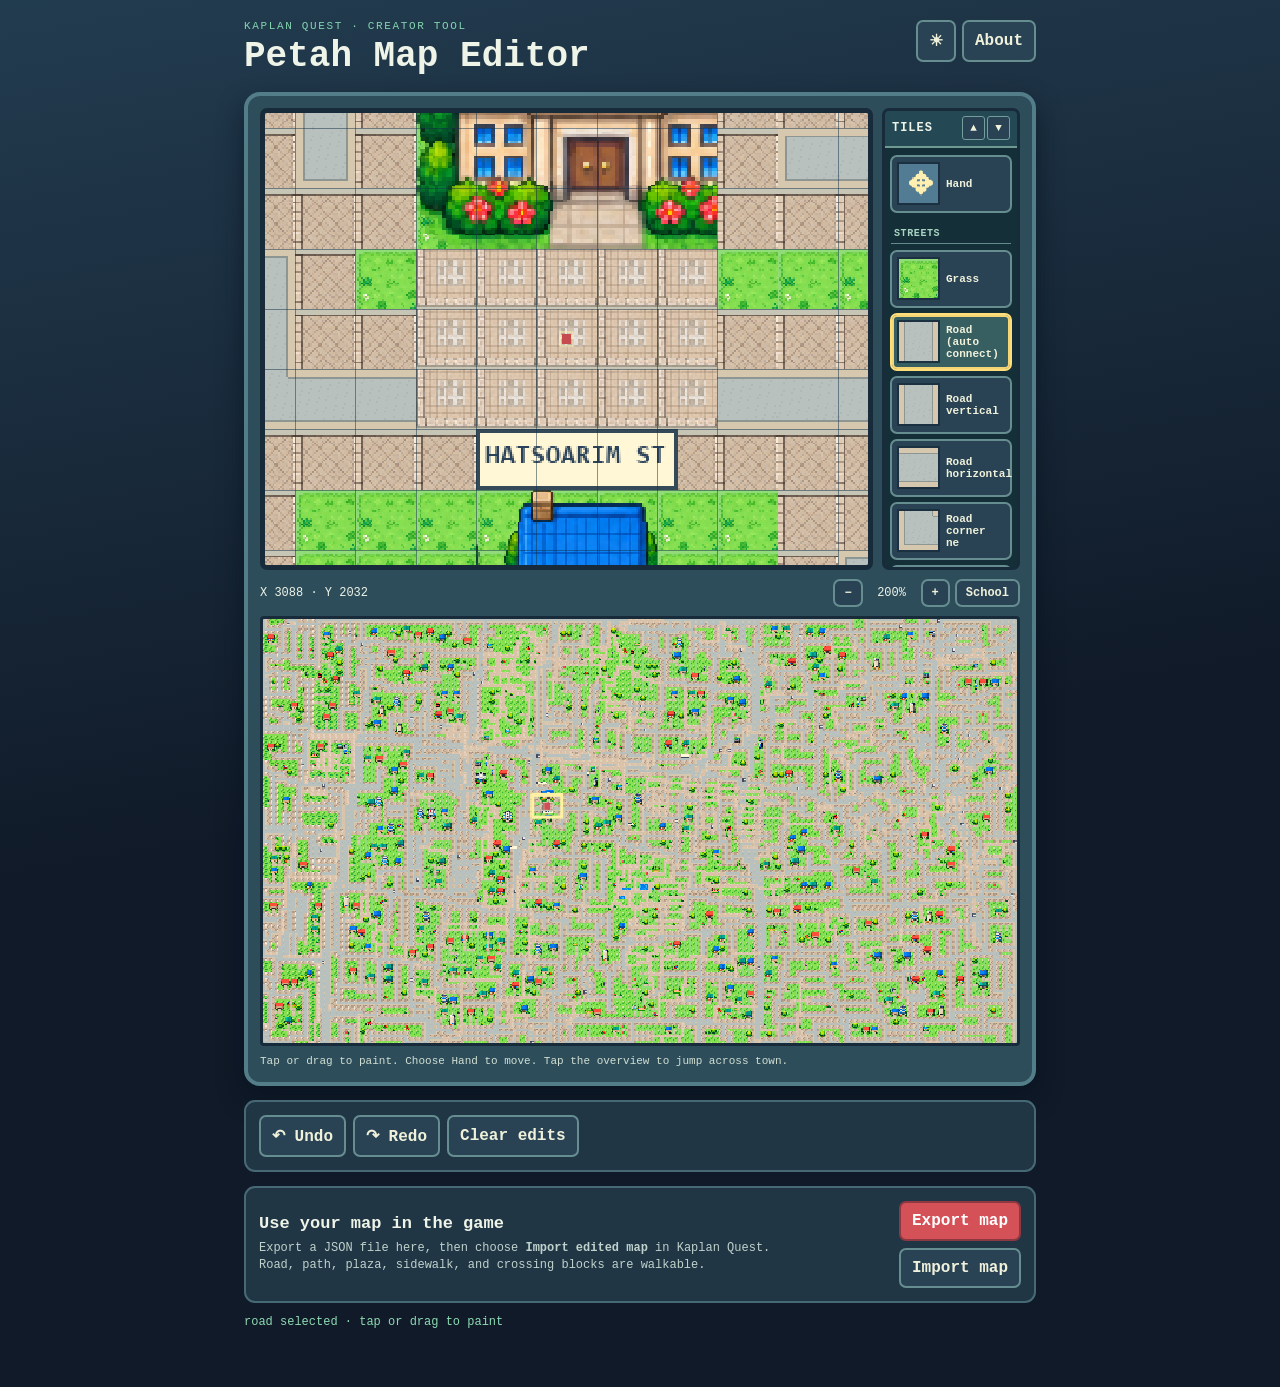
==== editor/src/main/assets/editor.html @ ef201d59 "Unify house access width and add connected road pieces" ====
<!doctype html>
<html lang="en">
<head>
  <meta charset="utf-8">
  <meta name="viewport" content="width=device-width, initial-scale=1">
  <meta name="theme-color" content="#101a28">
  <title>Petah Map Editor</title>
  <script>if (new URLSearchParams(location.search).has('android')) document.documentElement.classList.add('android');</script>
  <link rel="stylesheet" href="editor.css">
  <script src="editor_config.js" defer></script>
  <script src="map_grid.js" defer></script>
  <script src="editor.js" defer></script>
</head>
<body>
  <main class="app">
    <header class="header">
      <div><p class="eyebrow">KAPLAN QUEST · CREATOR TOOL</p><h1>Petah Map Editor</h1></div>
      <div class="header-actions"><button id="themeButton" type="button" aria-label="Switch to light skin">☀</button><button id="aboutButton" type="button">About</button></div>
    </header>
    <section class="workspace" aria-label="Editable town map">
      <div class="editor-layout">
        <div class="canvas-frame"><canvas id="mapCanvas" width="640" height="480" aria-label="Town map grid editor"></canvas></div>
        <aside class="tile-sidebar" aria-label="Scrollable tile palette">
          <div class="sidebar-title"><strong>TILES</strong><span class="scroll-actions"><button id="paletteUp" type="button" aria-label="Scroll tiles up">▲</button><button id="paletteDown" type="button" aria-label="Scroll tiles down">▼</button></span></div>
          <div id="palette" class="palette"></div>
        </aside>
      </div>
      <div class="view-bar"><span id="position">KAPLAN SCHOOL</span><div><button id="zoomOut" type="button" aria-label="Zoom out">−</button><span id="zoomLabel">200%</span><button id="zoomIn" type="button" aria-label="Zoom in">+</button><button id="schoolButton" type="button">School</button></div></div>
      <canvas id="navigator" width="640" height="360" aria-label="Tap to jump to another part of town"></canvas>
      <p class="hint">Tap or drag to paint. Choose Hand to move. Tap the overview to jump across town.</p>
    </section>
    <section class="actions" aria-label="Edit actions"><button id="undoButton" type="button">↶ Undo</button><button id="redoButton" type="button">↷ Redo</button><button id="clearButton" type="button">Clear edits</button></section>
    <section class="files" aria-label="Map files"><div><h2>Use your map in the game</h2><p>Export a JSON file here, then choose <strong>Import edited map</strong> in Kaplan Quest. Road, path, plaza, sidewalk, and crossing blocks are walkable.</p></div><div class="file-buttons"><button id="exportButton" class="primary" type="button">Export map</button><button id="importButton" type="button">Import map</button><input id="fileInput" type="file" accept=".json,application/json" hidden></div></section>
    <p id="status" role="status">Map saves on this device as you paint.</p>
    <div id="aboutOverlay" class="modal hidden" role="dialog" aria-modal="true" aria-label="About Petah Map Editor"><div class="modal-card"><span class="tag">ABOUT</span><h2>Petah Map Editor</h2><p>Version 1.5.0 (build 6). Separate 44-tile city grid editor for Kaplan Quest. Base street geometry © OpenStreetMap contributors (ODbL), visually checked with Google Maps; block art is original.</p><p>Andrei Efremuahkin · andrei.efr@gmail.com</p><p class="break">https://github.com/efremandrei/GBA-Life</p><button id="closeAbout" class="primary" type="button">Close</button></div></div>
  </main>
</body>
</html>
---- editor/src/main/assets/editor.css ----
:root { color-scheme: dark; font-family: ui-monospace, Consolas, monospace; background:#101a28; color:#eff4e8; }
* { box-sizing:border-box; }
body { margin:0; min-height:100vh; background:linear-gradient(170deg,#223c4f,#101a28 55%); }
.android body { padding-top:36px; }
.app { width:min(100%,820px); margin:auto; padding:20px 14px 34px; }
.header { display:flex; justify-content:space-between; align-items:flex-start; gap:10px; margin-bottom:16px; }
.eyebrow { margin:0 0 6px; color:#84d5b0; font-size:11px; letter-spacing:.15em; }
h1 { margin:0; font-size:clamp(24px,5vw,36px); line-height:1.05; }
h2 { margin:0; font-size:17px; }
button { border:2px solid #668e91; border-radius:7px; background:#294354; color:#f0f1db; padding:9px 11px; font:inherit; font-weight:bold; cursor:pointer; touch-action:manipulation; }
button:active { transform:translateY(2px); }
button:focus-visible, canvas:focus-visible { outline:3px solid #ffe082; outline-offset:2px; }
.header-actions { display:flex; gap:6px; }
.workspace { border:4px solid #537d88; border-radius:16px; padding:12px; background:#2d4d5b; box-shadow:0 12px 25px #07121fa0; }
.editor-layout { display:grid; grid-template-columns:minmax(0,1fr) 138px; gap:9px; align-items:stretch; }
.canvas-frame { border:5px solid #182b3a; border-radius:7px; overflow:hidden; background:#8fbd82; }
#mapCanvas { display:block; width:100%; height:auto; aspect-ratio:4/3; image-rendering:pixelated; touch-action:none; cursor:crosshair; }
.tile-sidebar { position:relative; min-width:0; min-height:0; border:3px solid #182b3a; border-radius:7px; background:#152f38; overflow:hidden; }
.sidebar-title { height:37px; display:flex; justify-content:space-between; align-items:center; gap:3px; padding:0 7px; border-bottom:2px solid #6e9a91; background:#244854; font-size:12px; letter-spacing:.08em; }
.scroll-actions { display:flex; gap:2px; }
.scroll-actions button { width:23px; height:24px; padding:0; border:1px solid #729e9b; border-radius:3px; font-size:11px; line-height:1; }
.view-bar { display:flex; justify-content:space-between; align-items:center; gap:8px; margin:9px 0; font-size:12px; }
.view-bar > div { display:flex; align-items:center; gap:5px; }
.view-bar button { padding:5px 9px; }
#zoomLabel { min-width:48px; text-align:center; }
#navigator { display:block; width:100%; height:auto; border:3px solid #182b3a; border-radius:4px; image-rendering:pixelated; touch-action:none; cursor:crosshair; }
.hint { margin:8px 0 0; color:#d1dfd2; font-size:11px; line-height:1.4; }
.actions,.files { margin-top:14px; border:2px solid #466975; border-radius:11px; padding:13px; background:#203645; }
.section-heading { display:flex; justify-content:space-between; align-items:center; margin-bottom:10px; }
.section-heading span { color:#a3c5bb; font-size:11px; }
.palette { position:absolute; inset:37px 0 0; display:flex; flex-direction:column; gap:5px; overflow-y:auto; overscroll-behavior:contain; touch-action:pan-y; padding:7px 5px 10px; scrollbar-color:#81bca6 #17313c; }
.palette button { flex:none; display:flex; align-items:center; gap:6px; min-height:58px; padding:5px; font-size:11px; text-align:left; line-height:1.1; }
.palette-group { flex:none; margin:6px 1px 1px; padding:4px 3px; border-bottom:1px solid #648b8b; color:#a8d5c1; font-size:10px; font-weight:bold; letter-spacing:.06em; }
.palette button.selected { border-color:#ffde7a; background:#375e61; box-shadow:inset 0 0 0 2px #f4d575; }
.swatch { display:block; flex:none; width:43px; height:43px; border:2px solid #1b3041; image-rendering:pixelated; }
.actions,.file-buttons { display:flex; gap:7px; flex-wrap:wrap; }
.files { display:flex; justify-content:space-between; gap:14px; align-items:center; }
.files p { margin:7px 0 0; color:#c0d2cc; font-size:12px; line-height:1.45; }
.file-buttons { justify-content:flex-end; min-width:210px; }
.primary { border-color:#8e3842; background:#d45158; color:#fff; }
#status { min-height:24px; color:#8edab3; font-size:12px; }
.modal { position:fixed; inset:0; display:grid; place-items:center; z-index:10; padding:16px; background:#091722df; }
.hidden { display:none !important; }
.modal-card { width:min(100%,470px); max-height:90dvh; overflow:auto; padding:24px; color:#243949; background:#fff7d9; border:5px solid #355668; border-radius:8px; box-shadow:8px 8px #0a1822; }
.modal-card h2 { font-size:26px; margin:10px 0; }
.modal-card p { font-size:13px; line-height:1.5; }
.break { overflow-wrap:anywhere; }
.tag { display:inline-block; background:#3b806e; color:#fff; padding:5px 8px; font-size:11px; }
.light { color-scheme:light; background:#e5eddf; color:#223b4a; }
.light body { background:linear-gradient(170deg,#f3f0dc,#d2e7da 65%); }
.light .actions,.light .files { background:#e9f1e2; }
.light .tile-sidebar { background:#dce9dc; }
.light .sidebar-title { color:#f2f5e4; }
.light .workspace { color:#eff4e8; }
.light button { background:#d8e9dc; color:#213a49; }
.light .primary { background:#d45158; color:#fff; }
.light .files p,.light .section-heading span { color:#375765; }
.light .hint { color:#d1dfd2; }
.light #status { color:#326a57; }
@media(max-width:540px) { .app{padding:11px 8px 22px;} .header{margin-bottom:10px;} .workspace{padding:7px;} .editor-layout{grid-template-columns:minmax(0,1fr) 90px;gap:5px;} .sidebar-title{padding:0 3px;font-size:10px;} .scroll-actions button{width:19px;height:22px;font-size:9px;} .palette{padding:5px 3px 8px;} .palette button{flex-direction:column;justify-content:center;gap:2px;min-height:51px;padding:2px 1px;font-size:9px;text-align:center;} .swatch{width:30px;height:30px;} .files{display:block;} .file-buttons{justify-content:flex-start;margin-top:11px;} button{padding:7px 8px;} }
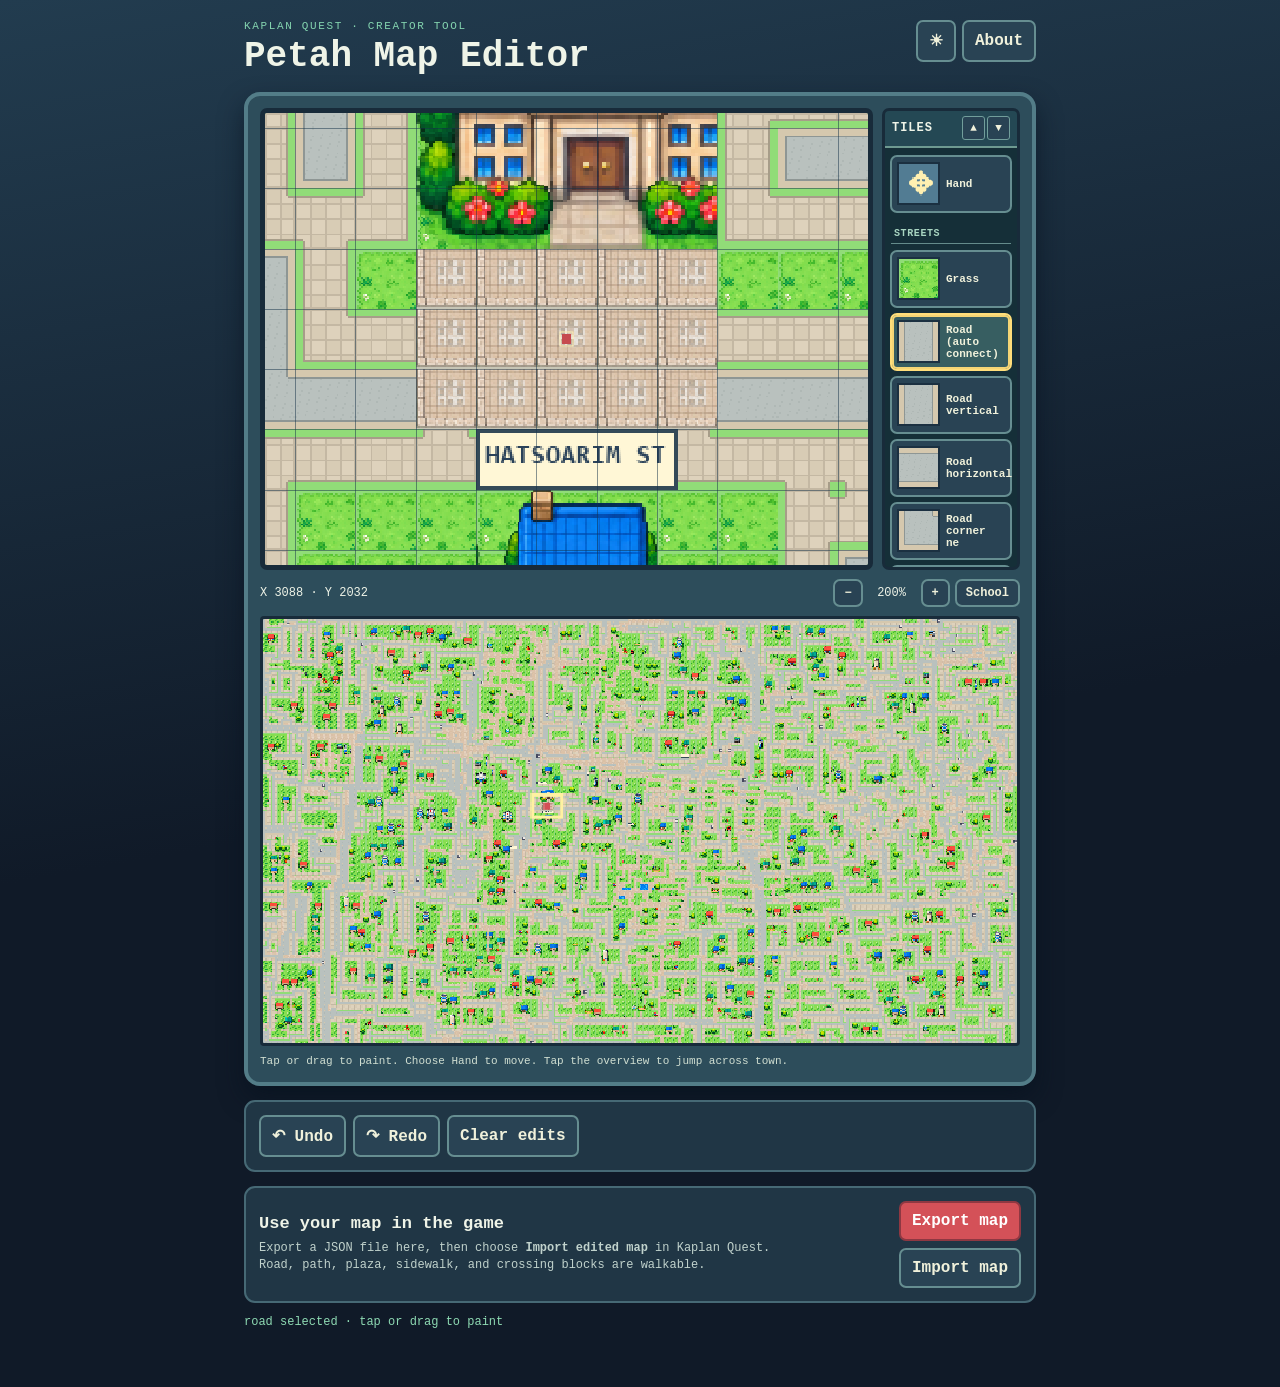
==== commit aebfde93: "Add consistent connected sidewalks to game and editor" ====
--- a/editor/src/main/assets/editor.html
+++ b/editor/src/main/assets/editor.html
@@ -32,7 +32,7 @@
     <section class="actions" aria-label="Edit actions"><button id="undoButton" type="button">↶ Undo</button><button id="redoButton" type="button">↷ Redo</button><button id="clearButton" type="button">Clear edits</button></section>
     <section class="files" aria-label="Map files"><div><h2>Use your map in the game</h2><p>Export a JSON file here, then choose <strong>Import edited map</strong> in Kaplan Quest. Road, path, plaza, sidewalk, and crossing blocks are walkable.</p></div><div class="file-buttons"><button id="exportButton" class="primary" type="button">Export map</button><button id="importButton" type="button">Import map</button><input id="fileInput" type="file" accept=".json,application/json" hidden></div></section>
     <p id="status" role="status">Map saves on this device as you paint.</p>
-    <div id="aboutOverlay" class="modal hidden" role="dialog" aria-modal="true" aria-label="About Petah Map Editor"><div class="modal-card"><span class="tag">ABOUT</span><h2>Petah Map Editor</h2><p>Version 1.5.0 (build 6). Separate 44-tile city grid editor for Kaplan Quest. Base street geometry © OpenStreetMap contributors (ODbL), visually checked with Google Maps; block art is original.</p><p>Andrei Efremuahkin · andrei.efr@gmail.com</p><p class="break">https://github.com/efremandrei/GBA-Life</p><button id="closeAbout" class="primary" type="button">Close</button></div></div>
+    <div id="aboutOverlay" class="modal hidden" role="dialog" aria-modal="true" aria-label="About Petah Map Editor"><div class="modal-card"><span class="tag">ABOUT</span><h2>Petah Map Editor</h2><p>Version 1.6.0 (build 7). Separate 55-tile city grid editor for Kaplan Quest. Base street geometry © OpenStreetMap contributors (ODbL), visually checked with Google Maps; block art is original.</p><p>Andrei Efremuahkin · andrei.efr@gmail.com</p><p class="break">https://github.com/efremandrei/GBA-Life</p><button id="closeAbout" class="primary" type="button">Close</button></div></div>
   </main>
 </body>
 </html>
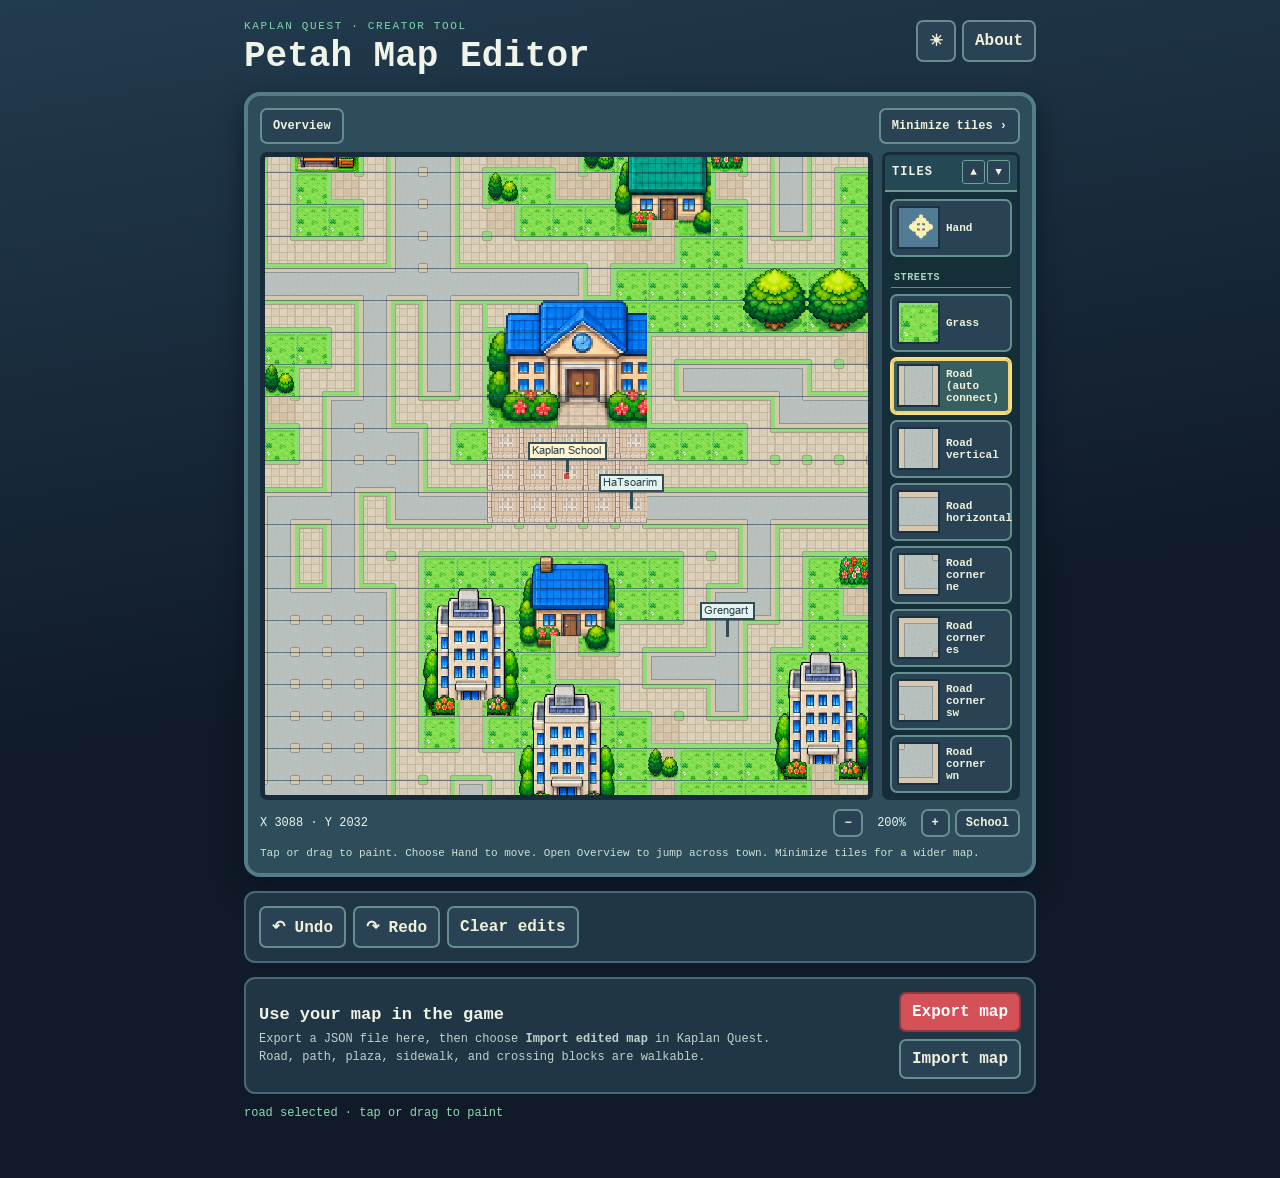
==== commit 31baad97: "Expand editor canvas and add persistent tile sidebar minimize control" ====
--- a/editor/src/main/assets/editor.html
+++ b/editor/src/main/assets/editor.html
@@ -18,21 +18,21 @@
       <div class="header-actions"><button id="themeButton" type="button" aria-label="Switch to light skin">☀</button><button id="aboutButton" type="button">About</button></div>
     </header>
     <section class="workspace" aria-label="Editable town map">
+      <div class="workspace-toolbar"><button id="overviewButton" type="button" aria-expanded="false" aria-controls="navigator">Overview</button><button id="tilesButton" type="button" aria-expanded="true" aria-controls="tileSidebar">Minimize tiles ›</button></div>
       <div class="editor-layout">
-        <div class="canvas-frame"><canvas id="mapCanvas" width="640" height="480" aria-label="Town map grid editor"></canvas></div>
-        <aside class="tile-sidebar" aria-label="Scrollable tile palette">
+        <div class="canvas-frame"><canvas id="mapCanvas" width="640" height="480" aria-label="Town map grid editor"></canvas><canvas id="navigator" class="hidden" width="640" height="360" aria-label="Tap to jump to another part of town"></canvas></div>
+        <aside id="tileSidebar" class="tile-sidebar" aria-label="Scrollable tile palette">
           <div class="sidebar-title"><strong>TILES</strong><span class="scroll-actions"><button id="paletteUp" type="button" aria-label="Scroll tiles up">▲</button><button id="paletteDown" type="button" aria-label="Scroll tiles down">▼</button></span></div>
           <div id="palette" class="palette"></div>
         </aside>
       </div>
       <div class="view-bar"><span id="position">KAPLAN SCHOOL</span><div><button id="zoomOut" type="button" aria-label="Zoom out">−</button><span id="zoomLabel">200%</span><button id="zoomIn" type="button" aria-label="Zoom in">+</button><button id="schoolButton" type="button">School</button></div></div>
-      <canvas id="navigator" width="640" height="360" aria-label="Tap to jump to another part of town"></canvas>
-      <p class="hint">Tap or drag to paint. Choose Hand to move. Tap the overview to jump across town.</p>
+      <p class="hint">Tap or drag to paint. Choose Hand to move. Open Overview to jump across town. Minimize tiles for a wider map.</p>
     </section>
     <section class="actions" aria-label="Edit actions"><button id="undoButton" type="button">↶ Undo</button><button id="redoButton" type="button">↷ Redo</button><button id="clearButton" type="button">Clear edits</button></section>
     <section class="files" aria-label="Map files"><div><h2>Use your map in the game</h2><p>Export a JSON file here, then choose <strong>Import edited map</strong> in Kaplan Quest. Road, path, plaza, sidewalk, and crossing blocks are walkable.</p></div><div class="file-buttons"><button id="exportButton" class="primary" type="button">Export map</button><button id="importButton" type="button">Import map</button><input id="fileInput" type="file" accept=".json,application/json" hidden></div></section>
     <p id="status" role="status">Map saves on this device as you paint.</p>
-    <div id="aboutOverlay" class="modal hidden" role="dialog" aria-modal="true" aria-label="About Petah Map Editor"><div class="modal-card"><span class="tag">ABOUT</span><h2>Petah Map Editor</h2><p>Version 1.6.0 (build 7). Separate 55-tile city grid editor for Kaplan Quest. Base street geometry © OpenStreetMap contributors (ODbL), visually checked with Google Maps; block art is original.</p><p>Andrei Efremuahkin · andrei.efr@gmail.com</p><p class="break">https://github.com/efremandrei/GBA-Life</p><button id="closeAbout" class="primary" type="button">Close</button></div></div>
+    <div id="aboutOverlay" class="modal hidden" role="dialog" aria-modal="true" aria-label="About Petah Map Editor"><div class="modal-card"><span class="tag">ABOUT</span><h2>Petah Map Editor</h2><p>Version 1.10.0 (build 11). Separate 55-tile city grid editor for Kaplan Quest. Base street geometry © OpenStreetMap contributors (ODbL), visually checked with Google Maps; block art is original.</p><p>Andrei Efremuahkin · andrei.efr@gmail.com</p><p class="break">https://github.com/efremandrei/GBA-Life</p><button id="closeAbout" class="primary" type="button">Close</button></div></div>
   </main>
 </body>
 </html>
--- a/editor/src/main/assets/editor.css
+++ b/editor/src/main/assets/editor.css
@@ -12,18 +12,20 @@
 button:focus-visible, canvas:focus-visible { outline:3px solid #ffe082; outline-offset:2px; }
 .header-actions { display:flex; gap:6px; }
 .workspace { border:4px solid #537d88; border-radius:16px; padding:12px; background:#2d4d5b; box-shadow:0 12px 25px #07121fa0; }
-.editor-layout { display:grid; grid-template-columns:minmax(0,1fr) 138px; gap:9px; align-items:stretch; }
-.canvas-frame { border:5px solid #182b3a; border-radius:7px; overflow:hidden; background:#8fbd82; }
-#mapCanvas { display:block; width:100%; height:auto; aspect-ratio:4/3; image-rendering:pixelated; touch-action:none; cursor:crosshair; }
+.workspace-toolbar { display:flex; justify-content:space-between; gap:8px; margin-bottom:8px; font-size:12px; }
+.editor-layout.tiles-minimized { grid-template-columns:minmax(0,1fr); }
+.editor-layout { height:clamp(360px,72dvh,760px); display:grid; grid-template-columns:minmax(0,1fr) 138px; gap:9px; align-items:stretch; }
+.canvas-frame { position:relative; min-width:0; min-height:0; border:5px solid #182b3a; border-radius:7px; overflow:hidden; background:#8fbd82; }
+#mapCanvas { display:block; width:100%; height:100%; image-rendering:pixelated; touch-action:none; cursor:crosshair; }
 .tile-sidebar { position:relative; min-width:0; min-height:0; border:3px solid #182b3a; border-radius:7px; background:#152f38; overflow:hidden; }
 .sidebar-title { height:37px; display:flex; justify-content:space-between; align-items:center; gap:3px; padding:0 7px; border-bottom:2px solid #6e9a91; background:#244854; font-size:12px; letter-spacing:.08em; }
 .scroll-actions { display:flex; gap:2px; }
 .scroll-actions button { width:23px; height:24px; padding:0; border:1px solid #729e9b; border-radius:3px; font-size:11px; line-height:1; }
-.view-bar { display:flex; justify-content:space-between; align-items:center; gap:8px; margin:9px 0; font-size:12px; }
+.view-bar { display:flex; flex-wrap:wrap; justify-content:space-between; align-items:center; gap:8px; margin:9px 0; font-size:12px; }
 .view-bar > div { display:flex; align-items:center; gap:5px; }
 .view-bar button { padding:5px 9px; }
 #zoomLabel { min-width:48px; text-align:center; }
-#navigator { display:block; width:100%; height:auto; border:3px solid #182b3a; border-radius:4px; image-rendering:pixelated; touch-action:none; cursor:crosshair; }
+#navigator { position:absolute; left:8px; top:8px; display:block; width:min(60%,240px); height:auto; box-shadow:0 3px 12px #07121fa0; border:3px solid #182b3a; border-radius:4px; image-rendering:pixelated; touch-action:none; cursor:crosshair; }
 .hint { margin:8px 0 0; color:#d1dfd2; font-size:11px; line-height:1.4; }
 .actions,.files { margin-top:14px; border:2px solid #466975; border-radius:11px; padding:13px; background:#203645; }
 .section-heading { display:flex; justify-content:space-between; align-items:center; margin-bottom:10px; }
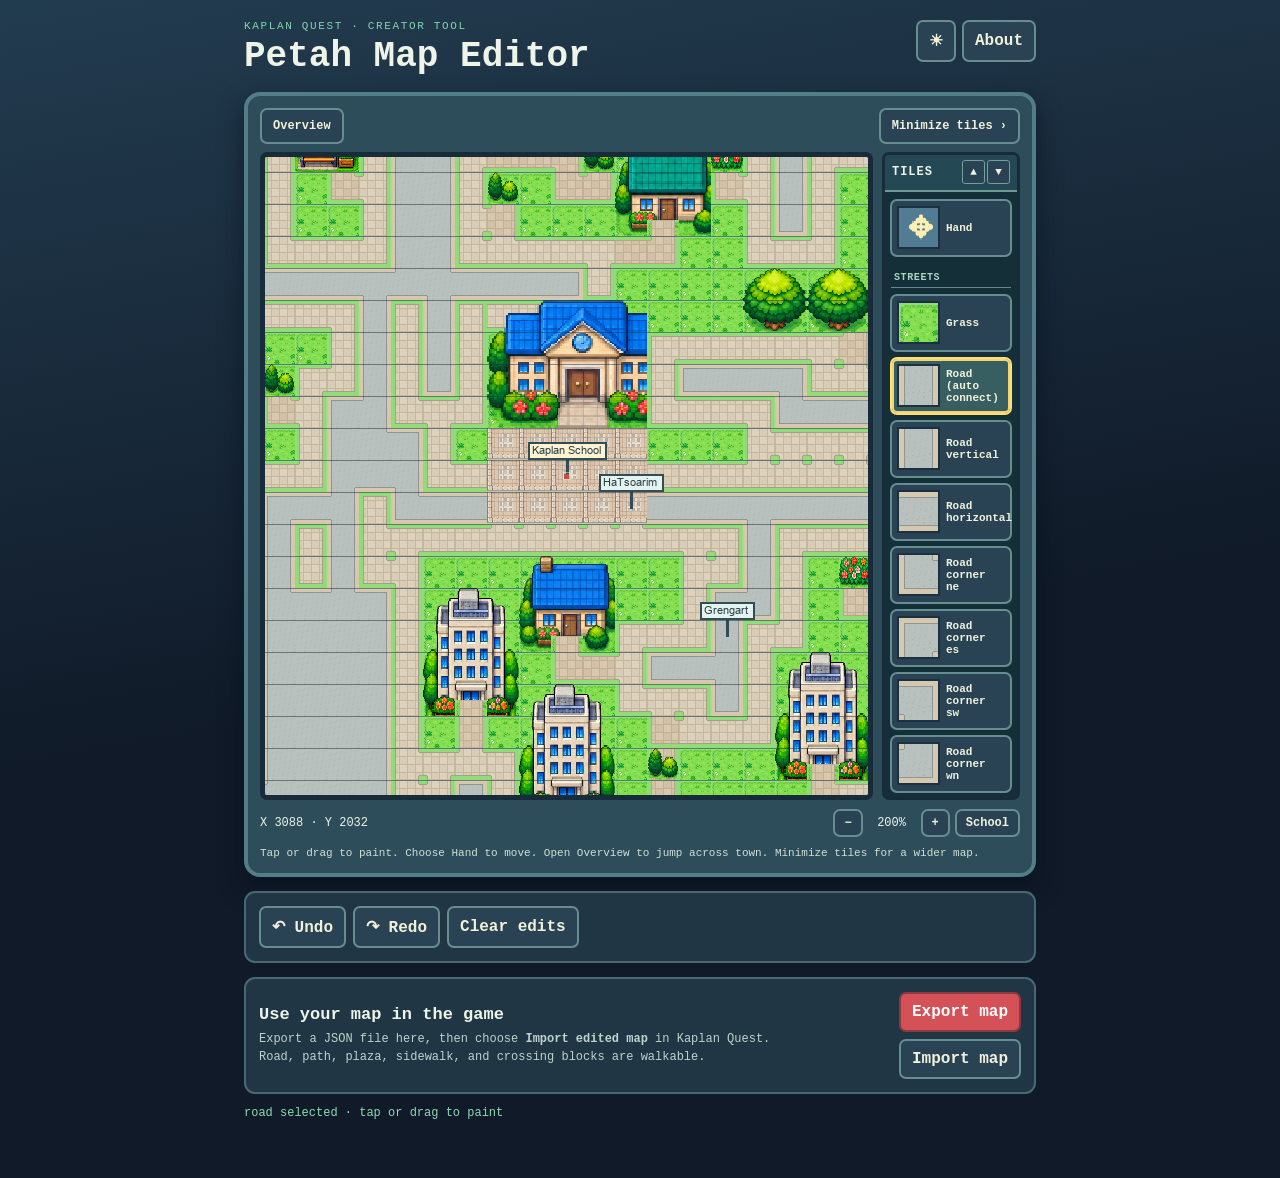
==== commit 85664384: "Remove interior road tile corner islands with diagonal-aware road surfaces" ====
--- a/editor/src/main/assets/editor.html
+++ b/editor/src/main/assets/editor.html
@@ -32,7 +32,7 @@
     <section class="actions" aria-label="Edit actions"><button id="undoButton" type="button">↶ Undo</button><button id="redoButton" type="button">↷ Redo</button><button id="clearButton" type="button">Clear edits</button></section>
     <section class="files" aria-label="Map files"><div><h2>Use your map in the game</h2><p>Export a JSON file here, then choose <strong>Import edited map</strong> in Kaplan Quest. Road, path, plaza, sidewalk, and crossing blocks are walkable.</p></div><div class="file-buttons"><button id="exportButton" class="primary" type="button">Export map</button><button id="importButton" type="button">Import map</button><input id="fileInput" type="file" accept=".json,application/json" hidden></div></section>
     <p id="status" role="status">Map saves on this device as you paint.</p>
-    <div id="aboutOverlay" class="modal hidden" role="dialog" aria-modal="true" aria-label="About Petah Map Editor"><div class="modal-card"><span class="tag">ABOUT</span><h2>Petah Map Editor</h2><p>Version 1.10.0 (build 11). Separate 55-tile city grid editor for Kaplan Quest. Base street geometry © OpenStreetMap contributors (ODbL), visually checked with Google Maps; block art is original.</p><p>Andrei Efremuahkin · andrei.efr@gmail.com</p><p class="break">https://github.com/efremandrei/GBA-Life</p><button id="closeAbout" class="primary" type="button">Close</button></div></div>
+    <div id="aboutOverlay" class="modal hidden" role="dialog" aria-modal="true" aria-label="About Petah Map Editor"><div class="modal-card"><span class="tag">ABOUT</span><h2>Petah Map Editor</h2><p>Version 1.11.0 (build 12). Separate 55-tile city grid editor for Kaplan Quest. Base street geometry © OpenStreetMap contributors (ODbL), visually checked with Google Maps; block art is original.</p><p>Andrei Efremuahkin · andrei.efr@gmail.com</p><p class="break">https://github.com/efremandrei/GBA-Life</p><button id="closeAbout" class="primary" type="button">Close</button></div></div>
   </main>
 </body>
 </html>
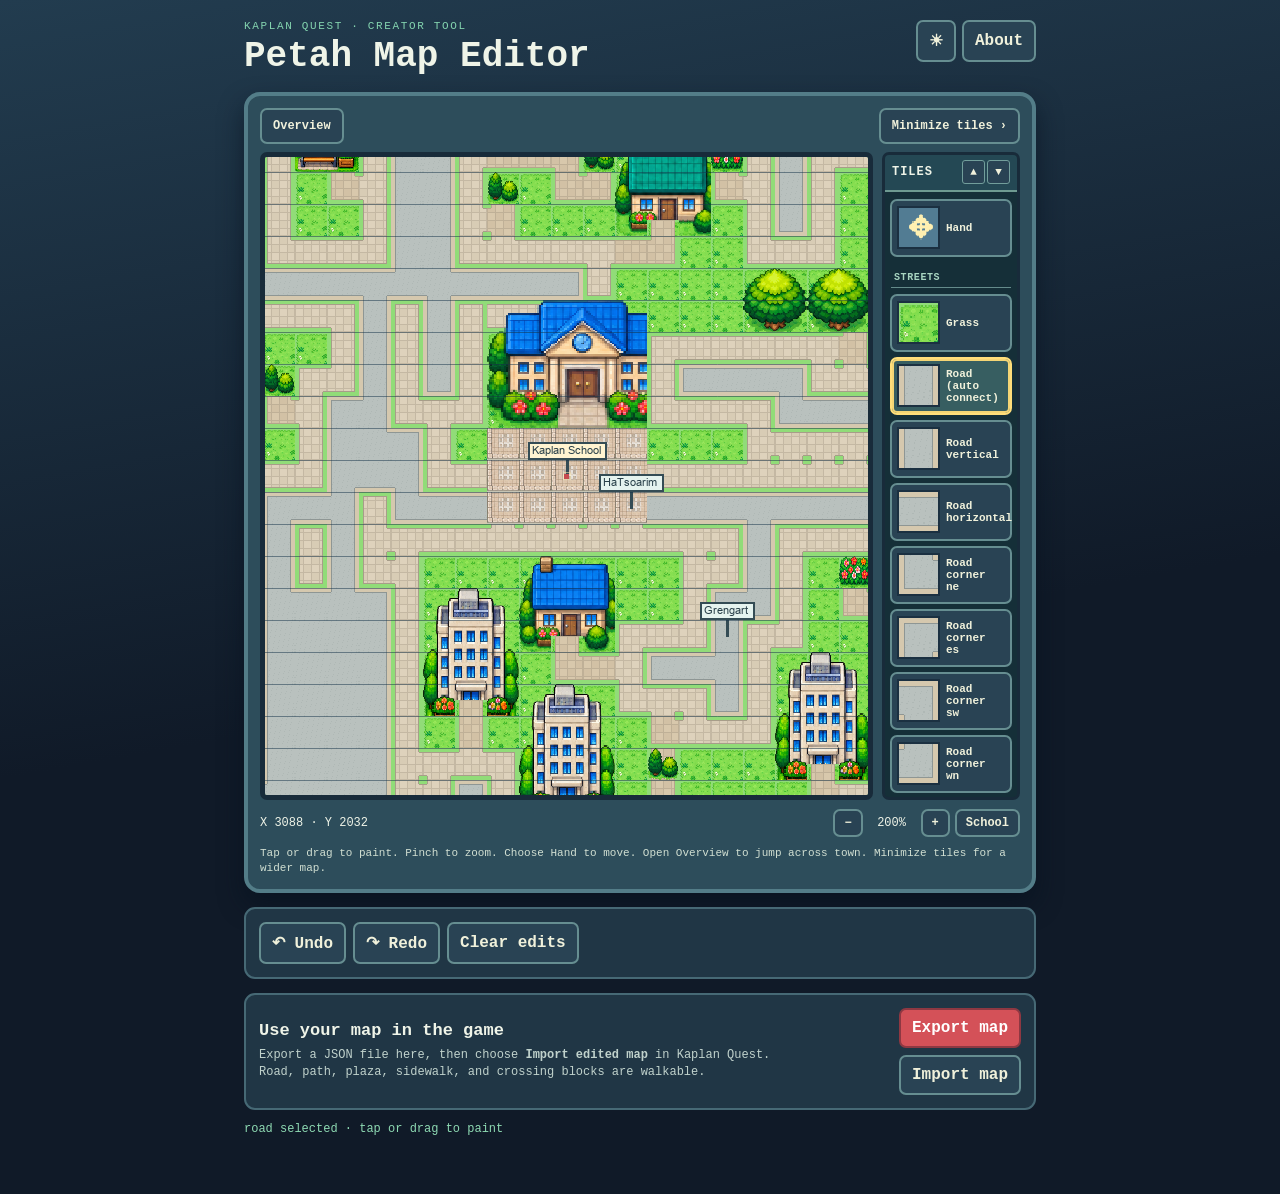
==== commit 4e1194ee: "Support pinch zoom in game, interiors and map editor" ====
--- a/editor/src/main/assets/editor.html
+++ b/editor/src/main/assets/editor.html
@@ -9,6 +9,7 @@
   <link rel="stylesheet" href="editor.css">
   <script src="editor_config.js" defer></script>
   <script src="map_grid.js" defer></script>
+  <script src="pinch_zoom.js" defer></script>
   <script src="editor.js" defer></script>
 </head>
 <body>
@@ -27,12 +28,12 @@
         </aside>
       </div>
       <div class="view-bar"><span id="position">KAPLAN SCHOOL</span><div><button id="zoomOut" type="button" aria-label="Zoom out">−</button><span id="zoomLabel">200%</span><button id="zoomIn" type="button" aria-label="Zoom in">+</button><button id="schoolButton" type="button">School</button></div></div>
-      <p class="hint">Tap or drag to paint. Choose Hand to move. Open Overview to jump across town. Minimize tiles for a wider map.</p>
+      <p class="hint">Tap or drag to paint. Pinch to zoom. Choose Hand to move. Open Overview to jump across town. Minimize tiles for a wider map.</p>
     </section>
     <section class="actions" aria-label="Edit actions"><button id="undoButton" type="button">↶ Undo</button><button id="redoButton" type="button">↷ Redo</button><button id="clearButton" type="button">Clear edits</button></section>
     <section class="files" aria-label="Map files"><div><h2>Use your map in the game</h2><p>Export a JSON file here, then choose <strong>Import edited map</strong> in Kaplan Quest. Road, path, plaza, sidewalk, and crossing blocks are walkable.</p></div><div class="file-buttons"><button id="exportButton" class="primary" type="button">Export map</button><button id="importButton" type="button">Import map</button><input id="fileInput" type="file" accept=".json,application/json" hidden></div></section>
     <p id="status" role="status">Map saves on this device as you paint.</p>
-    <div id="aboutOverlay" class="modal hidden" role="dialog" aria-modal="true" aria-label="About Petah Map Editor"><div class="modal-card"><span class="tag">ABOUT</span><h2>Petah Map Editor</h2><p>Version 1.11.0 (build 12). Separate 55-tile city grid editor for Kaplan Quest. Base street geometry © OpenStreetMap contributors (ODbL), visually checked with Google Maps; block art is original.</p><p>Andrei Efremuahkin · andrei.efr@gmail.com</p><p class="break">https://github.com/efremandrei/GBA-Life</p><button id="closeAbout" class="primary" type="button">Close</button></div></div>
+    <div id="aboutOverlay" class="modal hidden" role="dialog" aria-modal="true" aria-label="About Petah Map Editor"><div class="modal-card"><span class="tag">ABOUT</span><h2>Petah Map Editor</h2><p>Version 1.13.0 (build 14). Separate 55-tile city grid editor for Kaplan Quest. Base street geometry © OpenStreetMap contributors (ODbL), visually checked with Google Maps; block art is original.</p><p>Andrei Efremuahkin · andrei.efr@gmail.com</p><p class="break">https://github.com/efremandrei/GBA-Life</p><button id="closeAbout" class="primary" type="button">Close</button></div></div>
   </main>
 </body>
 </html>
